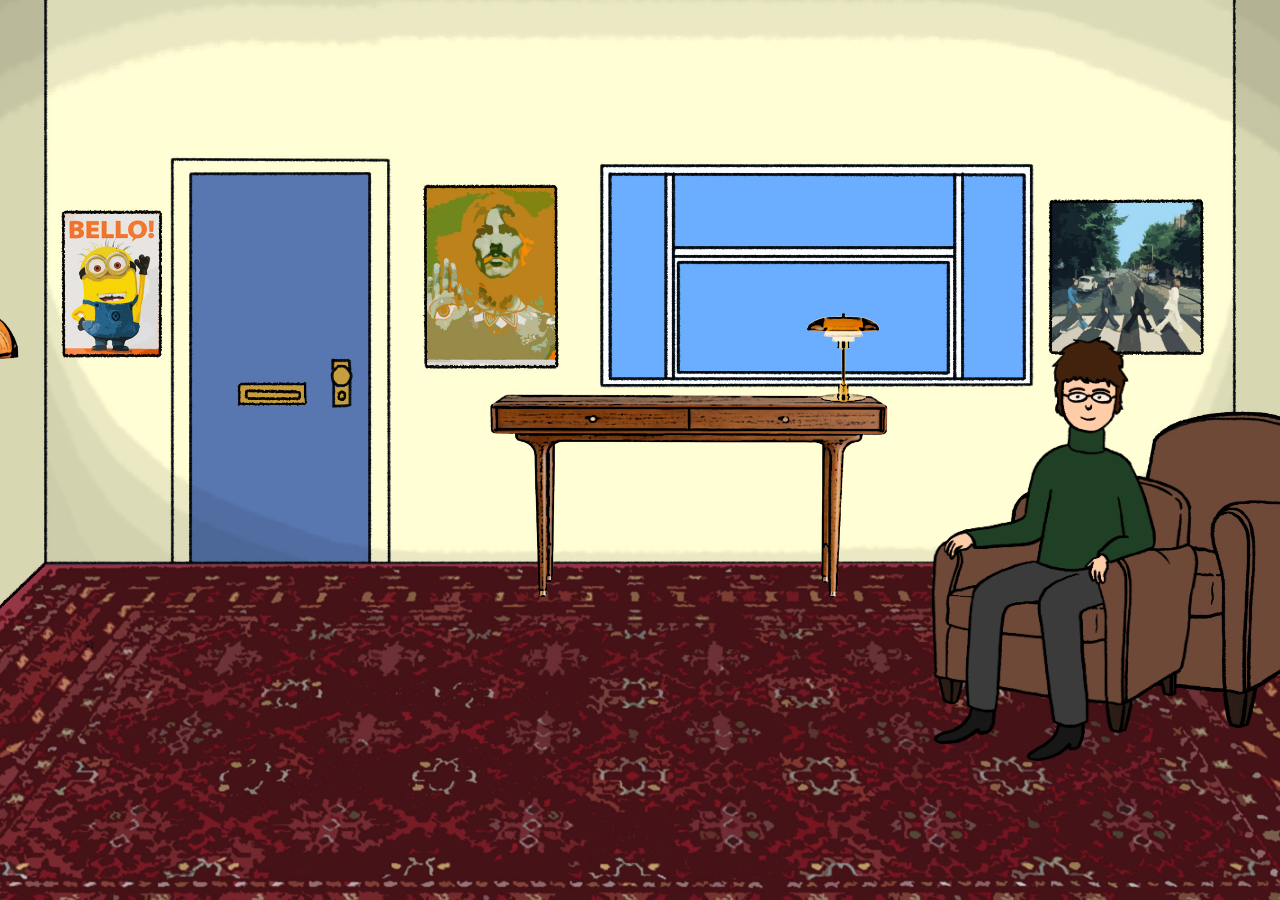
==== page1.html @ 91093c18 "Add files via upload" ====
<!DOCTYPE html>
<html lang="en">

<head>
  <meta charset="UTF-8">
  <meta name="viewport" content="width=device-width, initial-scale=1.0">

  <title>Amica's Room</title>

  <style>
    * {
      box-sizing: border-box;
    }

    body {
      margin: 0;
      width: 100vw;
      height: 100vh;

      display: flex;
      justify-content: center;
      align-items: center;

      background-color: #fffbd7;
      overflow: hidden;
    }

    .room {
      position: relative;

      width: 100vw;
      height: 100vh;

      background-image: url("./components/assets/amica_room.jpg");
      background-size: cover;
      background-position: center;
      background-repeat: no-repeat;

      overflow: hidden;
    }

    .character-button {
      position: absolute;
      padding: 0;
      border: none;
      background: none;
      cursor: pointer;
    }

    .character-button img {
      display: block;
      width: 100%;
      height: auto;
    }

    /* ---------------------------------
       CLICKABLE OBJECTS
    ---------------------------------- */

    .click-object {
      position: absolute;
      border: none;
      background: transparent;
      cursor: pointer;
      z-index: 20;
    }

    .minion-poster {
      left: 13.5%;
      top: 24%;
      width: 6.5%;
      height: 18%;
    }

    .george-poster {
      left: 36%;
      top: 22%;
      width: 8.5%;
      height: 22%;
    }

    .abbey-road-picture {
      left: 75%;
      top: 23%;
      width: 10%;
      height: 18%;
    }

    /* ---------------------------------
       LAMPS
    ---------------------------------- */

    .lamp-glow {
      position: absolute;

      background: radial-gradient(
        circle,
        rgba(255, 238, 120, 0.75) 0%,
        rgba(255, 215, 80, 0.35) 35%,
        rgba(255, 215, 80, 0.08) 65%,
        rgba(255, 215, 80, 0) 100%
      );

      border-radius: 50%;

      opacity: 0;
      pointer-events: none;

      z-index: 4;

      transition: opacity 0.8s ease;
    }

    .lamp-glow.on {
      opacity: 1;
    }

    /* Lamp 1 glow position */
    .lamp-glow-one {
      left: 53%;
      top: 22%;
      width: 18%;
      height: 30%;
    }

    /* Lamp 1 click area */
    .lamp-click-one {
      left: 60%;
      top: 30%;
      width: 5%;
      height: 18%;
    }

    /* Lamp 2 glow position */
    .lamp-glow-two {
      left: 3%;
      top: 22%;
      width: 10%;
      height: 60%;
    }

    /* Lamp 2 click area */
    .lamp-click-two {
      left: 3%;
      top: 30%;
      width: 8%;
      height: 10%;
    }

    /* ---------------------------------
       CHARACTER SITTING ON THE CHAIR
    ---------------------------------- */

    .sitting-character {
      right: 6.3%;
      bottom: 15.4%;
      width: 21%;
      z-index: 2;

      transition: transform 0.3s ease, filter 0.3s ease, opacity 0.4s ease;
    }

    .sitting-character:hover {
      transform: scale(1.04);
      filter: brightness(1.15);
    }

    /* ---------------------------------
       CLOSE-UP CHARACTER
    ---------------------------------- */

    .closeup-character {
      left: 50%;
      bottom: -2%;
      width: 45%;
      z-index: 5;

      opacity: 0;
      visibility: hidden;
      pointer-events: none;

      transform: translateX(-50%) scale(0.7);

      transition:
        opacity 0.7s ease,
        transform 0.7s ease,
        visibility 0.7s ease;
    }

    .closeup-character.show {
      opacity: 1;
      visibility: visible;
      pointer-events: auto;

      transform: translateX(-50%) scale(1);
    }

    .sitting-character.hide {
      opacity: 0;
      visibility: hidden;
      pointer-events: none;
    }

    /* ---------------------------------
       DIALOGUE BOX
    ---------------------------------- */

    .dialogue-box {
      position: absolute;
      left: 50%;
      bottom: 5%;
      transform: translateX(-50%) translateY(30px);

      width: min(700px, 88%);
      padding: 24px 30px;

      background-color: rgba(255, 253, 231, 0.95);
      border: 4px solid #32261d;
      border-radius: 18px;

      font-family: Arial, sans-serif;
      color: #32261d;

      z-index: 10;

      opacity: 0;
      visibility: hidden;
      pointer-events: none;

      transition: opacity 0.6s ease, transform 0.6s ease, visibility 0.6s ease;
    }

    .dialogue-box.show {
      opacity: 1;
      visibility: visible;
      pointer-events: auto;

      transform: translateX(-50%) translateY(0);
    }

    .speaker-name {
      margin: 0 0 10px 0;

      font-size: 16px;
      font-weight: bold;
      letter-spacing: 3px;
    }

    .dialogue-text {
      margin: 0 0 20px 0;

      font-size: 22px;
      line-height: 1.4;
    }

    .name-form {
      display: flex;
      gap: 12px;
    }

    .name-form input {
      flex: 1;
      padding: 14px 16px;

      font-size: 18px;
      font-family: Arial, sans-serif;

      border: 2px solid #32261d;
      border-radius: 8px;
      outline: none;

      background-color: white;
    }

    .name-form input:focus {
      border-width: 3px;
    }

    .done-button {
      padding: 14px 25px;

      border: 2px solid #32261d;
      border-radius: 8px;

      background-color: #32261d;
      color: white;

      font-family: Arial, sans-serif;
      font-size: 16px;
      font-weight: bold;
      letter-spacing: 2px;

      cursor: pointer;

      transition: transform 0.2s ease, opacity 0.2s ease;
    }

    .done-button:hover {
      transform: scale(1.05);
      opacity: 0.85;
    }

    .name-form.hide {
      display: none;
    }

    .hidden-label {
      position: absolute;
      width: 1px;
      height: 1px;
      overflow: hidden;
    }

    /* ---------------------------------
       BACK BUTTON
    ---------------------------------- */

    .back-button {
      display: none;
      margin-top: 18px;
      padding: 10px 20px;

      border: 2px solid #32261d;
      border-radius: 8px;

      background-color: transparent;
      color: #32261d;

      font-family: Arial, sans-serif;
      font-size: 14px;
      font-weight: bold;
      letter-spacing: 2px;

      cursor: pointer;

      transition: background-color 0.25s ease, color 0.25s ease;
    }

    .back-button:hover {
      background-color: #32261d;
      color: white;
    }

    .back-button.show {
      display: block;
    }

    /* ---------------------------------
       MULTIPLE-CHOICE ANSWERS
    ---------------------------------- */

    .choice-container {
      display: flex;
      flex-direction: column;
      gap: 12px;
    }

    .choice-button {
      width: 100%;
      padding: 14px 18px;

      border: 2px solid #32261d;
      border-radius: 8px;

      background-color: white;
      color: #32261d;

      font-family: Arial, sans-serif;
      font-size: 17px;
      text-align: left;

      cursor: pointer;

      transition: background-color 0.25s ease, transform 0.25s ease;
    }

    .choice-button:hover {
      background-color: #32261d;
      color: white;
      transform: translateX(5px);
    }
  </style>
</head>

<body>

  <main class="room">

    <!-- Lamp 1 glow and click area -->
    <div class="lamp-glow lamp-glow-one" id="lampGlowOne"></div>

    <button 
      class="click-object lamp-click-one" 
      aria-label="Lamp one">
    </button>

    <!-- Lamp 2 glow and click area -->
    <div class="lamp-glow lamp-glow-two" id="lampGlowTwo"></div>

    <button 
      class="click-object lamp-click-two" 
      aria-label="Lamp two">
    </button>

    <!-- Invisible clickable object areas -->
    <button 
      class="click-object minion-poster" 
      data-sound="./components/assets/sound_effects/minion_sound.mp3" 
      aria-label="Minion poster">
    </button>

    <button 
      class="click-object george-poster" 
      data-sound="./components/assets/sound_effects/sweet_lord.mp3" 
      aria-label="George Harrison poster">
    </button>

    <button 
      class="click-object abbey-road-picture" 
      data-sound="./components/assets/sound_effects/sun.mp3" 
      aria-label="Abbey Road picture">
    </button>

    <!-- Small character sitting on the chair -->
    <button class="character-button sitting-character" id="sittingCharacter" aria-label="Approach Amica">
      <img src="./components/assets/amica_seated.png" alt="Amica sitting on the chair">
    </button>

    <!-- Large character that appears after clicking -->
    <div class="character-button closeup-character" id="closeupCharacter">
      <img src="./components/assets/amica_close.png" alt="Amica close to the viewer">
    </div>

    <!-- Dialogue box and name input -->
    <section class="dialogue-box" id="dialogueBox" aria-live="polite">

      <p class="speaker-name">AMICA</p>

      <p class="dialogue-text" id="dialogueText">
        Hello, my name is Amica. What is your name?
      </p>

      <form class="name-form" id="nameForm">
        <label for="playerName" class="hidden-label">Enter your name</label>

        <input 
          type="text" 
          id="playerName" 
          placeholder="Type your name..."
          autocomplete="off"
          maxlength="20"
          required
        >

        <button type="submit" class="done-button">DONE</button>
      </form>

      <div class="choice-container" id="choiceContainer"></div>

      <button class="back-button" id="backButton" type="button">BACK</button>

    </section>

  </main>

  <script>
    // ---------------------------------
    // FIND HTML ELEMENTS
    // ---------------------------------

    const sittingCharacter = document.getElementById("sittingCharacter");
    const closeupCharacter = document.getElementById("closeupCharacter");
    const dialogueBox = document.getElementById("dialogueBox");
    const dialogueText = document.getElementById("dialogueText");

    const nameForm = document.getElementById("nameForm");
    const playerNameInput = document.getElementById("playerName");

    const choiceContainer = document.getElementById("choiceContainer");
    const backButton = document.getElementById("backButton");

    let dialogueHistory = [];
    let playerName = "";

    // ---------------------------------
    // OBJECT SOUND EFFECTS
    // ---------------------------------

    const clickableObjects = document.querySelectorAll(".click-object[data-sound]");

    const sounds = {};
    let currentObject = null;

    clickableObjects.forEach(function (object) {
      const soundPath = object.getAttribute("data-sound");

      sounds[soundPath] = new Audio(soundPath);

      object.addEventListener("click", function () {
        const sound = sounds[soundPath];

        if (!soundPath) {
          console.log("No sound path found for this object.");
          return;
        }

        if (currentObject === object && !sound.paused) {
          sound.pause();
          return;
        }

        if (currentObject === object && sound.paused) {
          sound.play();
          return;
        }

        Object.values(sounds).forEach(function (otherSound) {
          otherSound.pause();
        });

        currentObject = object;

        sound.play().catch(function (error) {
          console.log("Sound could not play:", error);
        });
      });
    });

    // ---------------------------------
    // LAMP LIGHT EFFECTS
    // ---------------------------------

    const lampClickOne = document.querySelector(".lamp-click-one");
    const lampGlowOne = document.getElementById("lampGlowOne");

    const lampClickTwo = document.querySelector(".lamp-click-two");
    const lampGlowTwo = document.getElementById("lampGlowTwo");

    lampClickOne.addEventListener("click", function () {
      lampGlowOne.classList.toggle("on");
    });

    lampClickTwo.addEventListener("click", function () {
      lampGlowTwo.classList.toggle("on");
    });

    // ---------------------------------
    // CONVERSATION TREE
    // ---------------------------------

    const conversation = {
      introduction: {
        text: "Nice to meet you, {name}. I've been searching for a new friend, can you help me?",
        choices: [
          {
            text: "Yes",
            next: "yes"
          },
        ]
      },

      yes: {
        text: "Yay! I thought you looked helpful!",
        choices: [
          {
            text: "What kind of friend are you looking for?",
            next: "whatfriend"
          },
          {
            text: "Do you have any other friends?",
            next: "otherfriends"
          },
        ]
      },

      whatfriend: {
        text: "Hmm, I'm not sure yet. Maybe someone who is like me, or maybe someone who is different from me. Geez this is hard.",
        choices: [
          {
            text: "Do you have any hobbies?",
            next: "hobbies1"
          },
          {
            text: "What kind of music do you like?",
            next: "music1"
          }
        ]
      },

      otherfriends: {
        text: "Well, it's been a while since I've had any friends. Being stuck inside this computer makes it hard to meet people.",
        choices: [
          {
            text: "How did you get stuck inside this computer?",
            next: "computerstuck1"
          },
          {
            text: "What kind of music do you like?",
            next: "music1"
          }
        ]
      },

      hobbies1: {
        text: "I love minions! I spend a lot of my spare time watching the minions movies, they calm me down when I get scared.",
        choices: [
          {
            text: "What kind of music do you like?",
            next: "music2"
          }
        ]
      },

      music1: {
        text: "I love music! My favourite band is The Beatles, Here Comes the Sun is probably their best song in my opinion.",
        choices: [
          {
            text: "Do you have a favourite Beatle?",
            next: "favbeatle1"
          },
          {
            text: "I like the Beatles too.",
            next: "beatlelover"
          }
        ]
      },

      beatlelover: {
        text: "They're pretty cool aren't they! Who is your favourite Beatle?",
        choices: [
          {
            text: "John Lennon",
            next: "john"
          },
          {
            text: "Paul McCartney",
            next: "paul"
          },
          {
            text: "George Harrison",
            next: "george"
          },
          {
            text: "Ringo Star",
            next: "ringo"
          },
          {
            text: "Smerg",
            next: "smerg"
          },
        ]
      },

      favbeatle1: {
        text: "George Harrison is my favourite, I think he is the most under-rated of the group.",
        choices: [
          {
            text: "Do you have any hobbies?",
            next: "hobbies1a"
          },
          {
            text: "I like the Beatles too.",
            next: "beatlelover"
          }
        ]
      },

      john: {
        text: "John is nice. Imagine, am I right? Personally, I prefer George.",
        choices: [
          {
            text: "Do you have any hobbies?",
            next: "hobbies1a"
          }
        ]
      },

      paul: {
        text: "Paul is cool. I prefer George.",
        choices: [
          {
            text: "Do you have any hobbies?",
            next: "hobbies1a"
          }
        ]
      },

      george: {
        text: "George is also my favourite! Wow {name} we have so much in common.",
        choices: [
          {
            text: "Do you have any hobbies?",
            next: "hobbies1a"
          }
        ]
      },

      ringo: {
        text: "Ringo is awesome. I prefer George.",
        choices: [
          {
            text: "Do you have any hobbies?",
            next: "hobbies1a"
          }
        ]
      },

      smerg: {
        text: "Oh... um. I have not heard of them.",
        choices: [
          {
            text: "Do you have any hobbies?",
            next: "hobbies1a"
          }
        ]
      },

      computerstuck1: {
        text: "I don't want to talk about it.",
        choices: [
          {
            text: "What kind of music do you like?",
            next: "music1"
          },
          {
            text: "Do you have any hobbies?",
            next: "hobbies1"
          }
        ]
      },

      hobbies1a: {
        text: "I love minions! I spend a lot of my spare time watching the minions movies, they calm me down when I get scared.",
        choices: [
          {
            text: "What are you afraid of?",
            next: "fear1end"
          }
        ]
      },

      fear1end: {
        text: "Loneliness. Being in here without a friend is horrible, that's why I asked for your help.",
        choices: [
          {
            text: "Let's find you a friend.",
            page: "friend_search.html"
          }
        ]
      },

      fear2: {
        text: "Loneliness. Being in here without a friend is horrible, that's why I asked for your help.",
        choices: [
          {
            text: "What kind of music do you like?",
            next: "music2"
          }
        ]
      },

      music2: {
        text: "I love music! My favourite band is The Beatles, Here Comes the Sun is probably their best song in my opinion.",
        choices: [
          {
            text: "Do you have a favourite Beatle?",
            next: "favbeatle2"
          },
          {
            text: "I like the Beatles too.",
            next: "beatlelover2"
          }
        ]
      },

      beatlelover2: {
        text: "They're pretty cool aren't they! Who is your favourite Beatle?",
        choices: [
          {
            text: "John Lennon",
            next: "john2"
          },
          {
            text: "Paul McCartney",
            next: "paul2"
          },
          {
            text: "George Harrison",
            next: "george2"
          },
          {
            text: "Ringo Star",
            next: "ringo2"
          },
          {
            text: "Smerg",
            next: "smerg2"
          },
        ]
      },

      favbeatle2: {
        text: "George Harrison is my favourite, I think he is the most under-rated of the group.",
        choices: [
          {
            text: "What are you afraid of?",
            next: "fear1end"
          },
          {
            text: "I like the Beatles too.",
            next: "beatlelover2"
          }
        ]
      },

      john2: {
        text: "John is nice. Imagine, am I right? Personally, I prefer George.",
        choices: [
          {
            text: "What are you afraid of?",
            next: "fear1end"
          }
        ]
      },

      paul2: {
        text: "Paul is cool. I prefer George.",
        choices: [
          {
            text: "What are you afraid of?",
            next: "fear1end"
          }
        ]
      },

      george2: {
        text: "George is also my favourite! Wow {name} we have so much in common.",
        choices: [
          {
            text: "What are you afraid of?",
            next: "fear1end"
          }
        ]
      },

      ringo2: {
        text: "Ringo is awesome. I prefer George.",
        choices: [
          {
            text: "What are you afraid of?",
            next: "fear1end"
          }
        ]
      },

      smerg2: {
        text: "Oh... um. I have not heard of them.",
        choices: [
          {
            text: "What are you afraid of?",
            next: "fear1end"
          }
        ]
      }
    };

    // ---------------------------------
    // SHOW CLOSE-UP AMICA AND NAME FORM
    // ---------------------------------

    sittingCharacter.addEventListener("click", function () {
      sittingCharacter.classList.add("hide");
      closeupCharacter.classList.add("show");
      dialogueBox.classList.add("show");

      playerNameInput.focus();
    });

    // ---------------------------------
    // SAVE PLAYER NAME
    // ---------------------------------

    nameForm.addEventListener("submit", function (event) {
      event.preventDefault();

      playerName = playerNameInput.value.trim();

      if (playerName === "") {
        return;
      }

      localStorage.setItem("playerName", playerName);

      nameForm.classList.add("hide");

      dialogueHistory = [];
      showDialogue("introduction");
    });

    // ---------------------------------
    // DISPLAY DIALOGUE AND CHOICES
    // ---------------------------------

    function showDialogue(dialogueKey) {
      const currentDialogue = conversation[dialogueKey];

      const personalisedText = currentDialogue.text.replaceAll("{name}", playerName);

      dialogueText.textContent = personalisedText;

      choiceContainer.innerHTML = "";

      currentDialogue.choices.forEach(function (choice) {
        const button = document.createElement("button");

        button.classList.add("choice-button");
        button.textContent = choice.text;

        button.addEventListener("click", function () {
          dialogueHistory.push(dialogueKey);

          if (choice.page) {
            window.location.href = choice.page;
          } else if (choice.next) {
            showDialogue(choice.next);
          }
        });

        choiceContainer.appendChild(button);
      });

      backButton.classList.add("show");
    }

    backButton.addEventListener("click", function () {
      if (dialogueHistory.length > 0) {
        const previousDialogue = dialogueHistory.pop();
        showDialogue(previousDialogue);
      } else {
        showNameQuestion();
      }
    });

    function showNameQuestion() {
      dialogueText.textContent = "Hello, my name is Amica. What is your name?";

      choiceContainer.innerHTML = "";

      nameForm.classList.remove("hide");

      playerNameInput.value = playerName;

      backButton.classList.remove("show");

      playerNameInput.focus();
    }
  </script>

</body>

</html>
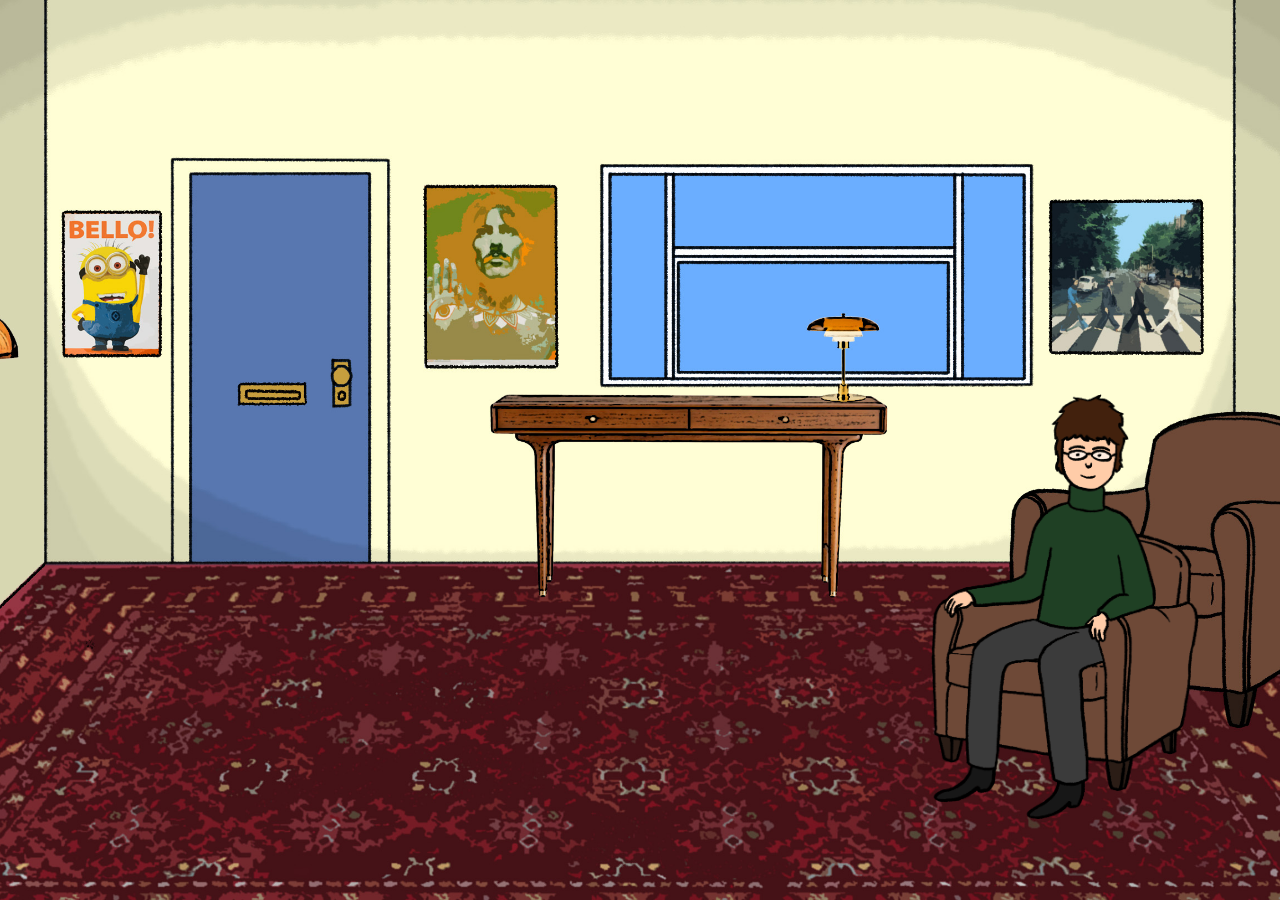
==== commit e930bbbe: "Update page1.html" ====
--- a/page1.html
+++ b/page1.html
@@ -153,7 +153,7 @@
 
     .sitting-character {
       right: 6.3%;
-      bottom: 15.4%;
+      bottom: 9%;
       width: 21%;
       z-index: 2;
 
@@ -958,4 +958,4 @@
 
 </body>
 
-</html>+</html>
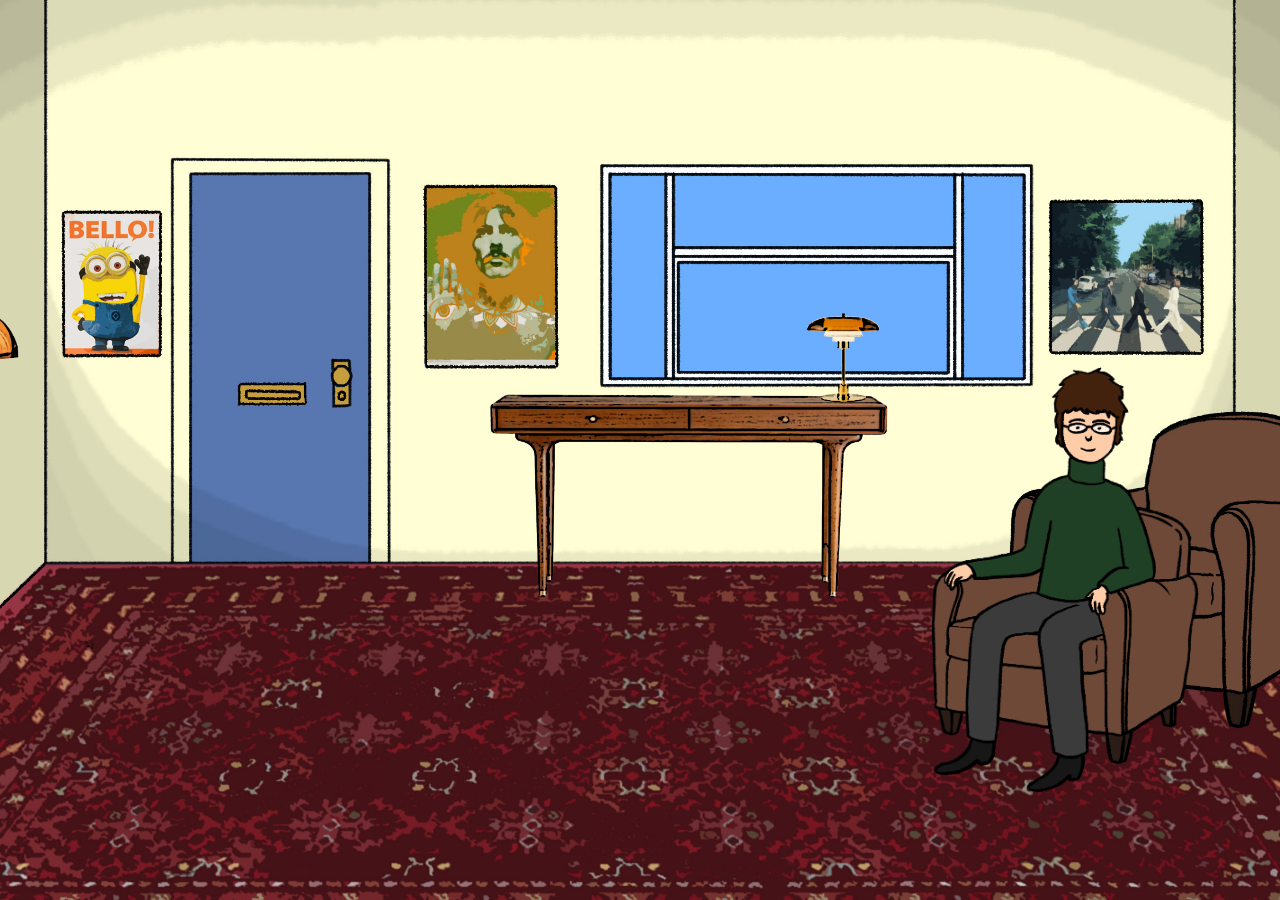
==== commit 5ecaf5a8: "Update page1.html" ====
--- a/page1.html
+++ b/page1.html
@@ -153,7 +153,7 @@
 
     .sitting-character {
       right: 6.3%;
-      bottom: 9%;
+      bottom: 12%;
       width: 21%;
       z-index: 2;
 
